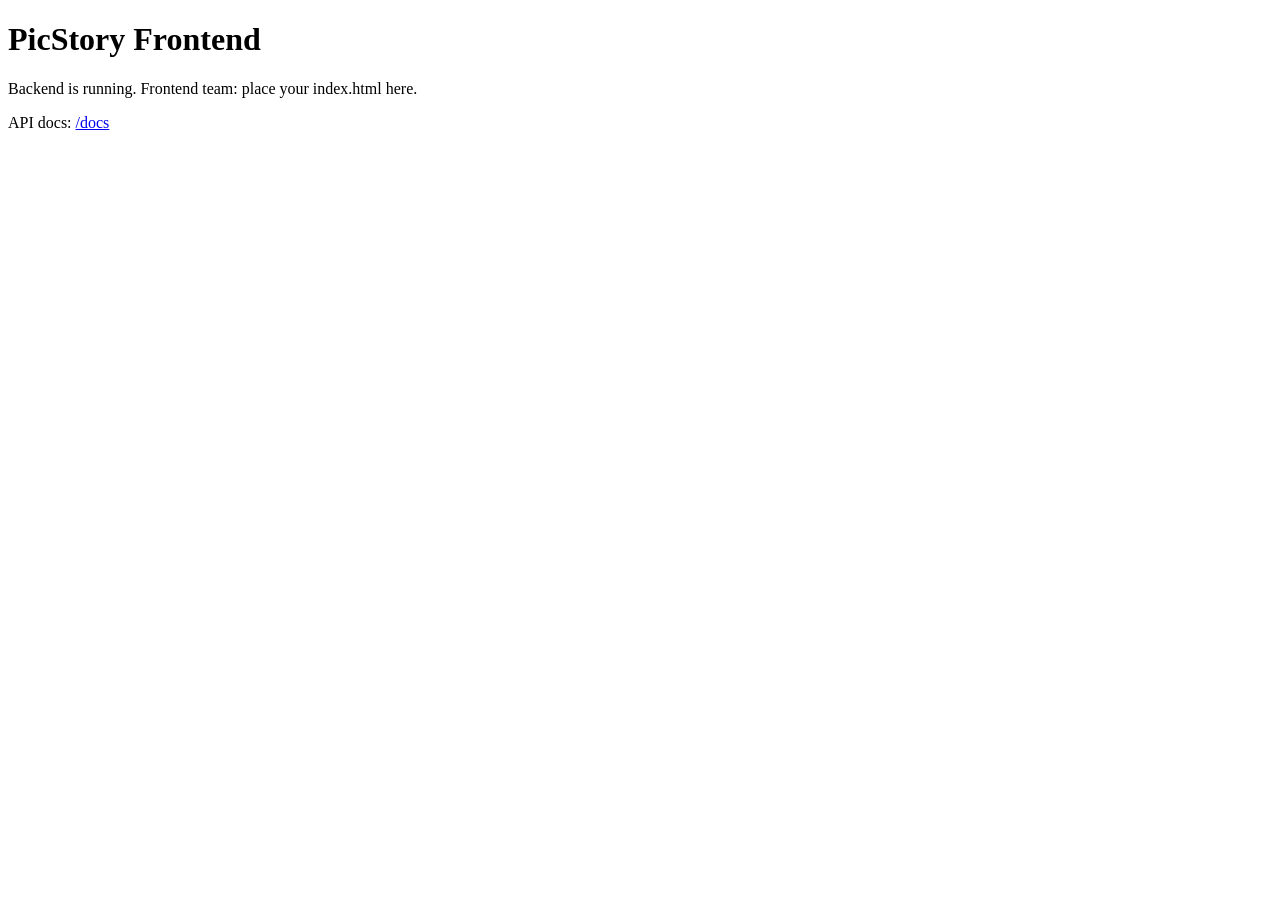
==== static/index.html @ 31f99722 "Initial backend: FastAPI + DB + all 9 routes + AI stubs" ====
<!DOCTYPE html>
<html lang="en">
<head>
    <meta charset="UTF-8">
    <title>PicStory — AI Video Generator</title>
</head>
<body>
    <h1>PicStory Frontend</h1>
    <p>Backend is running. Frontend team: place your index.html here.</p>
    <p>API docs: <a href="/docs">/docs</a></p>
</body>
</html>
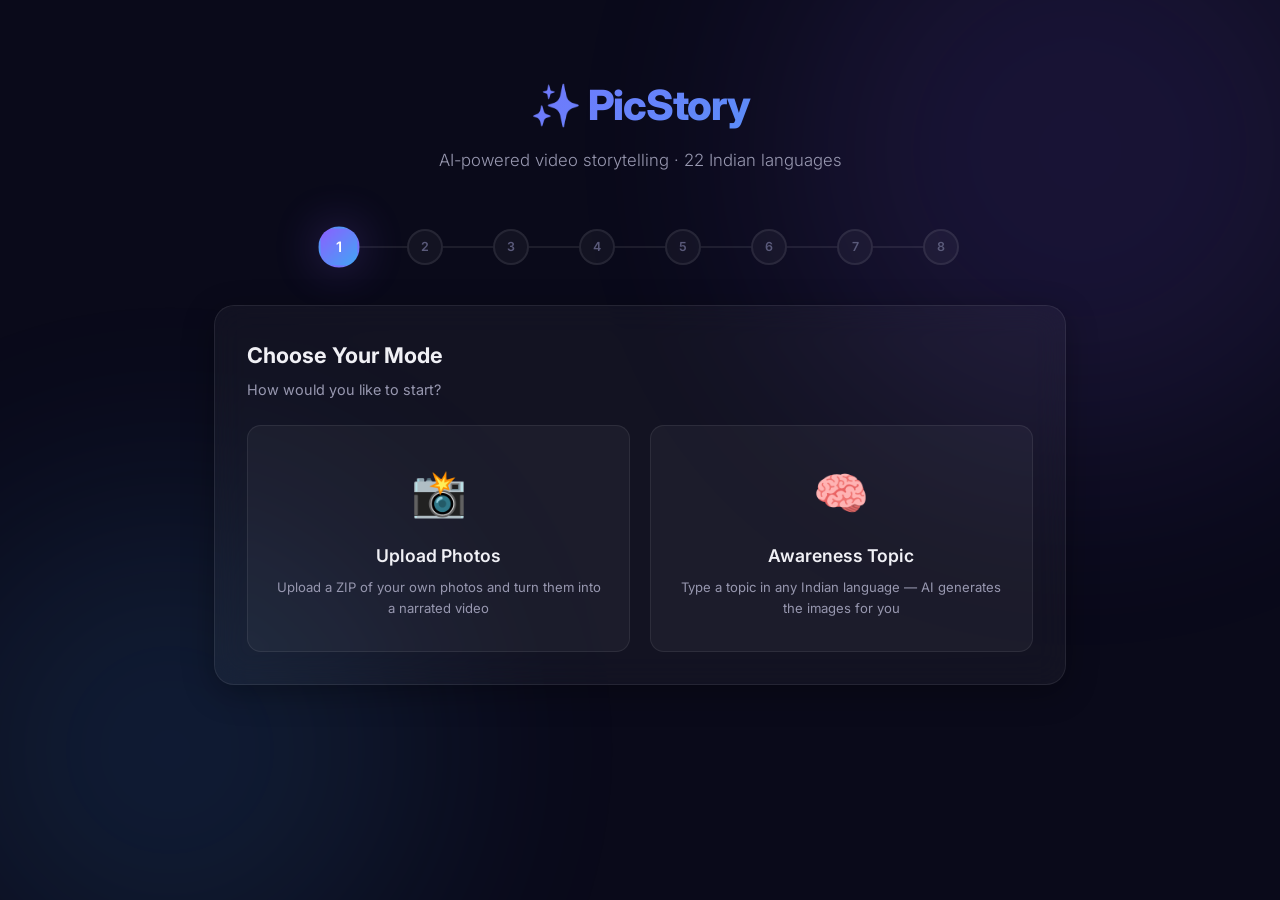
==== commit 104c9fb9: "feat: enhance AI video pipeline with context inputs, language-native descriptions, and narration-syn" ====
--- a/static/index.html
+++ b/static/index.html
@@ -1,12 +1,112 @@
 <!DOCTYPE html>
 <html lang="en">
 <head>
-    <meta charset="UTF-8">
-    <title>PicStory — AI Video Generator</title>
+  <meta charset="UTF-8">
+  <meta name="viewport" content="width=device-width, initial-scale=1.0">
+  <meta name="description" content="PicStory — AI-powered video storytelling from your photos in 22 Indian languages">
+  <title>PicStory — AI Video Generator</title>
+  <link rel="stylesheet" href="/static/style.css">
 </head>
 <body>
-    <h1>PicStory Frontend</h1>
-    <p>Backend is running. Frontend team: place your index.html here.</p>
-    <p>API docs: <a href="/docs">/docs</a></p>
+
+<div class="app-container">
+
+  <!-- Header -->
+  <header class="app-header">
+    <h1>✨ PicStory</h1>
+    <p>AI-powered video storytelling · 22 Indian languages</p>
+  </header>
+
+  <!-- Step Bar -->
+  <nav class="step-bar">
+    <div class="step-dot active">1</div><div class="step-line"></div>
+    <div class="step-dot">2</div><div class="step-line"></div>
+    <div class="step-dot">3</div><div class="step-line"></div>
+    <div class="step-dot">4</div><div class="step-line"></div>
+    <div class="step-dot">5</div><div class="step-line"></div>
+    <div class="step-dot">6</div><div class="step-line"></div>
+    <div class="step-dot">7</div><div class="step-line"></div>
+    <div class="step-dot">8</div>
+  </nav>
+
+  <!-- Step 0: Mode Selection -->
+  <section class="step-section active" id="step-0">
+    <div class="card">
+      <h2 class="card-title">Choose Your Mode</h2>
+      <p class="card-subtitle">How would you like to start?</p>
+      <div class="mode-grid">
+        <div class="mode-card" data-mode="upload">
+          <div class="icon">📸</div>
+          <h3>Upload Photos</h3>
+          <p>Upload a ZIP of your own photos and turn them into a narrated video</p>
+        </div>
+        <div class="mode-card" data-mode="awareness">
+          <div class="icon">🧠</div>
+          <h3>Awareness Topic</h3>
+          <p>Type a topic in any Indian language — AI generates the images for you</p>
+        </div>
+      </div>
+    </div>
+  </section>
+
+  <!-- Step 1: Input -->
+  <section class="step-section" id="step-1">
+    <div class="card">
+      <h2 class="card-title">Provide Your Content</h2>
+      <div id="step-1-content"></div>
+    </div>
+  </section>
+
+  <!-- Step 2: Captioning -->
+  <section class="step-section" id="step-2">
+    <div class="card">
+      <h2 class="card-title">Image Captioning</h2>
+      <div id="step-2-content"></div>
+    </div>
+  </section>
+
+  <!-- Step 3: Music -->
+  <section class="step-section" id="step-3">
+    <div class="card">
+      <h2 class="card-title">Background Music</h2>
+      <div id="step-3-content"></div>
+    </div>
+  </section>
+
+  <!-- Step 4: Narration -->
+  <section class="step-section" id="step-4">
+    <div class="card">
+      <h2 class="card-title">Narration</h2>
+      <div id="step-4-content"></div>
+    </div>
+  </section>
+
+  <!-- Step 5: Editor -->
+  <section class="step-section" id="step-5">
+    <div class="card">
+      <h2 class="card-title">Image Editor</h2>
+      <div id="step-5-content"></div>
+    </div>
+  </section>
+
+  <!-- Step 6: Assembly -->
+  <section class="step-section" id="step-6">
+    <div class="card">
+      <h2 class="card-title">Video Assembly</h2>
+      <div id="step-6-content"></div>
+    </div>
+  </section>
+
+  <!-- Step 7: Output -->
+  <section class="step-section" id="step-7">
+    <div class="card">
+      <h2 class="card-title">Your Video is Ready!</h2>
+      <div id="step-7-content"></div>
+    </div>
+  </section>
+
+</div>
+
+<script src="/static/app.js"></script>
 </body>
 </html>
--- a/static/style.css
+++ b/static/style.css
@@ -0,0 +1,692 @@
+/* ============================================================
+   PicStory — Global Design System
+   Dark-mode glassmorphism, gradient accents, Inter font
+   ============================================================ */
+
+@import url('https://fonts.googleapis.com/css2?family=Inter:wght@300;400;500;600;700;800&display=swap');
+
+/* ---- CSS Custom Properties ---- */
+:root {
+  --bg-primary:     #0a0a1a;
+  --bg-secondary:   #111127;
+  --bg-card:        rgba(255, 255, 255, 0.04);
+  --bg-card-hover:  rgba(255, 255, 255, 0.08);
+  --border:         rgba(255, 255, 255, 0.08);
+  --border-active:  rgba(138, 96, 255, 0.5);
+
+  --text-primary:   #f0f0f5;
+  --text-secondary: #9898b0;
+  --text-muted:     #5a5a7a;
+
+  --accent-start:   #8a60ff;
+  --accent-end:     #42a5f5;
+  --accent-gradient: linear-gradient(135deg, var(--accent-start), var(--accent-end));
+  --accent-glow:    rgba(138, 96, 255, 0.3);
+
+  --success:        #4caf50;
+  --error:          #ef5350;
+  --warning:        #ffb74d;
+
+  --radius-sm:      8px;
+  --radius-md:      14px;
+  --radius-lg:      20px;
+  --radius-xl:      28px;
+
+  --shadow-glass:   0 8px 32px rgba(0, 0, 0, 0.3);
+  --shadow-glow:    0 0 40px var(--accent-glow);
+
+  --transition:     0.3s cubic-bezier(0.4, 0, 0.2, 1);
+}
+
+/* ---- Reset & Base ---- */
+*, *::before, *::after { box-sizing: border-box; margin: 0; padding: 0; }
+
+html {
+  font-size: 16px;
+  scroll-behavior: smooth;
+}
+
+body {
+  font-family: 'Inter', -apple-system, BlinkMacSystemFont, sans-serif;
+  background: var(--bg-primary);
+  color: var(--text-primary);
+  min-height: 100vh;
+  line-height: 1.6;
+  -webkit-font-smoothing: antialiased;
+  overflow-x: hidden;
+}
+
+/* Animated gradient background blobs */
+body::before, body::after {
+  content: '';
+  position: fixed;
+  border-radius: 50%;
+  filter: blur(120px);
+  opacity: 0.12;
+  pointer-events: none;
+  z-index: 0;
+}
+body::before {
+  width: 600px; height: 600px;
+  background: var(--accent-start);
+  top: -150px; right: -100px;
+  animation: blob-float 18s ease-in-out infinite alternate;
+}
+body::after {
+  width: 500px; height: 500px;
+  background: var(--accent-end);
+  bottom: -100px; left: -80px;
+  animation: blob-float 22s ease-in-out infinite alternate-reverse;
+}
+
+@keyframes blob-float {
+  0%   { transform: translate(0, 0) scale(1); }
+  50%  { transform: translate(40px, -30px) scale(1.1); }
+  100% { transform: translate(-20px, 20px) scale(0.95); }
+}
+
+/* ---- Layout ---- */
+.app-container {
+  position: relative;
+  z-index: 1;
+  max-width: 900px;
+  margin: 0 auto;
+  padding: 2rem 1.5rem 4rem;
+}
+
+/* ---- Header ---- */
+.app-header {
+  text-align: center;
+  padding: 2.5rem 0 2rem;
+}
+.app-header h1 {
+  font-size: 2.6rem;
+  font-weight: 800;
+  background: var(--accent-gradient);
+  -webkit-background-clip: text;
+  -webkit-text-fill-color: transparent;
+  background-clip: text;
+  letter-spacing: -0.03em;
+}
+.app-header p {
+  color: var(--text-secondary);
+  font-size: 1.05rem;
+  margin-top: 0.5rem;
+  font-weight: 300;
+}
+
+/* ---- Step Indicator ---- */
+.step-bar {
+  display: flex;
+  align-items: center;
+  justify-content: center;
+  gap: 0;
+  margin: 1.5rem auto 2.5rem;
+  max-width: 700px;
+}
+.step-dot {
+  width: 36px; height: 36px;
+  border-radius: 50%;
+  background: var(--bg-card);
+  border: 2px solid var(--border);
+  display: flex;
+  align-items: center;
+  justify-content: center;
+  font-size: 0.78rem;
+  font-weight: 600;
+  color: var(--text-muted);
+  transition: var(--transition);
+  flex-shrink: 0;
+  position: relative;
+}
+.step-dot.active {
+  background: var(--accent-gradient);
+  border-color: transparent;
+  color: #fff;
+  box-shadow: var(--shadow-glow);
+  transform: scale(1.15);
+}
+.step-dot.done {
+  background: var(--success);
+  border-color: transparent;
+  color: #fff;
+}
+.step-line {
+  flex: 1;
+  height: 2px;
+  background: var(--border);
+  max-width: 50px;
+  transition: background var(--transition);
+}
+.step-line.done {
+  background: var(--success);
+}
+
+/* ---- Glass Card ---- */
+.card {
+  background: var(--bg-card);
+  border: 1px solid var(--border);
+  border-radius: var(--radius-lg);
+  backdrop-filter: blur(16px);
+  -webkit-backdrop-filter: blur(16px);
+  padding: 2rem;
+  box-shadow: var(--shadow-glass);
+  transition: var(--transition);
+  animation: fadeSlideUp 0.5s ease both;
+}
+.card:hover {
+  border-color: var(--border-active);
+}
+
+@keyframes fadeSlideUp {
+  from { opacity: 0; transform: translateY(24px); }
+  to   { opacity: 1; transform: translateY(0); }
+}
+
+.card-title {
+  font-size: 1.35rem;
+  font-weight: 700;
+  margin-bottom: 0.3rem;
+}
+.card-subtitle {
+  color: var(--text-secondary);
+  font-size: 0.9rem;
+  margin-bottom: 1.5rem;
+}
+
+/* ---- Section (step) visibility ---- */
+.step-section {
+  display: none;
+}
+.step-section.active {
+  display: block;
+}
+
+/* ---- Mode Selector (Landing) ---- */
+.mode-grid {
+  display: grid;
+  grid-template-columns: 1fr 1fr;
+  gap: 1.2rem;
+  margin-top: 1rem;
+}
+.mode-card {
+  background: var(--bg-card);
+  border: 1px solid var(--border);
+  border-radius: var(--radius-md);
+  padding: 2rem 1.5rem;
+  text-align: center;
+  cursor: pointer;
+  transition: var(--transition);
+}
+.mode-card:hover {
+  background: var(--bg-card-hover);
+  border-color: var(--border-active);
+  transform: translateY(-4px);
+  box-shadow: var(--shadow-glow);
+}
+.mode-card .icon {
+  font-size: 2.8rem;
+  margin-bottom: 0.8rem;
+}
+.mode-card h3 {
+  font-size: 1.1rem;
+  font-weight: 600;
+  margin-bottom: 0.4rem;
+}
+.mode-card p {
+  font-size: 0.82rem;
+  color: var(--text-secondary);
+}
+
+/* ---- Buttons ---- */
+.btn {
+  display: inline-flex;
+  align-items: center;
+  gap: 0.5rem;
+  padding: 0.75rem 1.6rem;
+  border-radius: var(--radius-sm);
+  font-family: inherit;
+  font-size: 0.95rem;
+  font-weight: 600;
+  border: none;
+  cursor: pointer;
+  transition: var(--transition);
+}
+.btn-primary {
+  background: var(--accent-gradient);
+  color: #fff;
+  box-shadow: 0 4px 20px var(--accent-glow);
+}
+.btn-primary:hover {
+  transform: translateY(-2px);
+  box-shadow: 0 6px 28px var(--accent-glow);
+}
+.btn-primary:disabled {
+  opacity: 0.5;
+  cursor: not-allowed;
+  transform: none;
+}
+.btn-secondary {
+  background: var(--bg-card);
+  color: var(--text-primary);
+  border: 1px solid var(--border);
+}
+.btn-secondary:hover {
+  background: var(--bg-card-hover);
+  border-color: var(--border-active);
+}
+
+/* ---- Form Elements ---- */
+.form-group {
+  margin-bottom: 1.3rem;
+}
+.form-group label {
+  display: block;
+  font-size: 0.85rem;
+  font-weight: 500;
+  color: var(--text-secondary);
+  margin-bottom: 0.4rem;
+}
+.form-input, .form-select, .form-textarea {
+  width: 100%;
+  padding: 0.7rem 1rem;
+  background: var(--bg-secondary);
+  border: 1px solid var(--border);
+  border-radius: var(--radius-sm);
+  color: var(--text-primary);
+  font-family: inherit;
+  font-size: 0.95rem;
+  transition: var(--transition);
+}
+.form-input:focus, .form-select:focus, .form-textarea:focus {
+  outline: none;
+  border-color: var(--accent-start);
+  box-shadow: 0 0 0 3px var(--accent-glow);
+}
+.form-textarea {
+  min-height: 100px;
+  resize: vertical;
+}
+
+/* File drop zone */
+.drop-zone {
+  border: 2px dashed var(--border);
+  border-radius: var(--radius-md);
+  padding: 3rem 2rem;
+  text-align: center;
+  cursor: pointer;
+  transition: var(--transition);
+  position: relative;
+}
+.drop-zone:hover, .drop-zone.drag-over {
+  border-color: var(--accent-start);
+  background: rgba(138, 96, 255, 0.05);
+}
+.drop-zone .icon { font-size: 2.5rem; margin-bottom: 0.6rem; }
+.drop-zone h4 { font-weight: 600; margin-bottom: 0.3rem; }
+.drop-zone p { color: var(--text-muted); font-size: 0.85rem; }
+.drop-zone input[type="file"] {
+  position: absolute;
+  inset: 0;
+  opacity: 0;
+  cursor: pointer;
+}
+
+/* ---- Vibe Picker ---- */
+.vibe-grid {
+  display: grid;
+  grid-template-columns: repeat(3, 1fr);
+  gap: 0.8rem;
+  margin-bottom: 1.3rem;
+}
+.vibe-chip {
+  padding: 0.65rem 0.8rem;
+  border-radius: var(--radius-sm);
+  background: var(--bg-card);
+  border: 1px solid var(--border);
+  text-align: center;
+  cursor: pointer;
+  transition: var(--transition);
+  font-size: 0.88rem;
+  font-weight: 500;
+}
+.vibe-chip:hover {
+  background: var(--bg-card-hover);
+  border-color: var(--border-active);
+}
+.vibe-chip.selected {
+  background: var(--accent-gradient);
+  border-color: transparent;
+  color: #fff;
+  box-shadow: var(--shadow-glow);
+}
+
+/* ---- Source Toggle ---- */
+.source-toggle {
+  display: flex;
+  gap: 0.8rem;
+  margin-bottom: 1.3rem;
+}
+.source-btn {
+  flex: 1;
+  padding: 0.7rem;
+  border-radius: var(--radius-sm);
+  border: 1px solid var(--border);
+  background: var(--bg-card);
+  color: var(--text-secondary);
+  font-family: inherit;
+  font-size: 0.9rem;
+  font-weight: 500;
+  cursor: pointer;
+  text-align: center;
+  transition: var(--transition);
+}
+.source-btn.active {
+  background: var(--accent-gradient);
+  border-color: transparent;
+  color: #fff;
+}
+
+/* ---- Drag-and-Drop Editor ---- */
+.editor-grid {
+  display: grid;
+  grid-template-columns: repeat(auto-fill, minmax(140px, 1fr));
+  gap: 0.8rem;
+  margin: 1rem 0;
+}
+.editor-thumb {
+  position: relative;
+  aspect-ratio: 4 / 3;
+  border-radius: var(--radius-sm);
+  overflow: hidden;
+  border: 2px solid var(--border);
+  cursor: grab;
+  transition: var(--transition);
+  background: var(--bg-secondary);
+}
+.editor-thumb:active { cursor: grabbing; }
+.editor-thumb.dragging {
+  opacity: 0.4;
+  border-color: var(--accent-start);
+  transform: scale(0.95);
+}
+.editor-thumb.drag-over-thumb {
+  border-color: var(--accent-end);
+  box-shadow: 0 0 12px var(--accent-glow);
+}
+.editor-thumb img {
+  width: 100%;
+  height: 100%;
+  object-fit: cover;
+}
+.editor-thumb .remove-btn {
+  position: absolute;
+  top: 4px; right: 4px;
+  width: 24px; height: 24px;
+  border-radius: 50%;
+  background: rgba(239, 83, 80, 0.9);
+  color: #fff;
+  border: none;
+  font-size: 0.75rem;
+  cursor: pointer;
+  display: flex;
+  align-items: center;
+  justify-content: center;
+  opacity: 0;
+  transition: var(--transition);
+}
+.editor-thumb:hover .remove-btn { opacity: 1; }
+.editor-thumb .order-badge {
+  position: absolute;
+  bottom: 4px; left: 4px;
+  background: rgba(0,0,0,0.7);
+  color: #fff;
+  font-size: 0.7rem;
+  font-weight: 600;
+  padding: 2px 7px;
+  border-radius: 4px;
+}
+
+/* ---- Captions Display ---- */
+.caption-list {
+  display: flex;
+  flex-direction: column;
+  gap: 0.8rem;
+  margin: 1rem 0;
+}
+.caption-item {
+  display: flex;
+  gap: 0.8rem;
+  background: var(--bg-secondary);
+  border-radius: var(--radius-sm);
+  padding: 0.8rem;
+  border: 1px solid var(--border);
+}
+.caption-item img {
+  width: 80px; height: 60px;
+  object-fit: cover;
+  border-radius: 6px;
+  flex-shrink: 0;
+}
+.caption-item .caption-text {
+  flex: 1;
+}
+.caption-item .en { font-size: 0.85rem; color: var(--text-secondary); }
+.caption-item .translated { font-size: 0.92rem; font-weight: 500; margin-top: 0.2rem; }
+
+/* ---- Progress Bar ---- */
+.progress-container {
+  margin: 1.5rem 0;
+}
+.progress-bar-bg {
+  width: 100%;
+  height: 8px;
+  background: var(--bg-secondary);
+  border-radius: 4px;
+  overflow: hidden;
+}
+.progress-bar-fill {
+  height: 100%;
+  background: var(--accent-gradient);
+  border-radius: 4px;
+  transition: width 0.5s ease;
+  width: 0%;
+}
+.progress-text {
+  font-size: 0.85rem;
+  color: var(--text-secondary);
+  margin-top: 0.5rem;
+  text-align: center;
+}
+
+/* ---- Video Preview ---- */
+.video-preview {
+  width: 100%;
+  border-radius: var(--radius-md);
+  overflow: hidden;
+  margin: 1rem 0;
+  background: #000;
+}
+.video-preview video {
+  width: 100%;
+  display: block;
+}
+
+/* ---- Social Output ---- */
+.social-output {
+  margin: 1rem 0;
+}
+.social-caption-box {
+  background: var(--bg-secondary);
+  border: 1px solid var(--border);
+  border-radius: var(--radius-sm);
+  padding: 1rem;
+  margin-bottom: 1rem;
+  font-size: 0.95rem;
+  line-height: 1.7;
+  white-space: pre-wrap;
+}
+.hashtag-cloud {
+  display: flex;
+  flex-wrap: wrap;
+  gap: 0.4rem;
+}
+.hashtag {
+  background: rgba(138, 96, 255, 0.15);
+  color: var(--accent-start);
+  padding: 0.3rem 0.7rem;
+  border-radius: 20px;
+  font-size: 0.82rem;
+  font-weight: 500;
+}
+
+/* ---- Status Pill ---- */
+.status-pill {
+  display: inline-flex;
+  align-items: center;
+  gap: 0.4rem;
+  padding: 0.4rem 0.9rem;
+  border-radius: 20px;
+  font-size: 0.82rem;
+  font-weight: 500;
+  background: rgba(138, 96, 255, 0.12);
+  color: var(--accent-start);
+  margin-bottom: 1rem;
+}
+.status-pill .dot {
+  width: 8px; height: 8px;
+  border-radius: 50%;
+  background: var(--accent-start);
+  animation: pulse-dot 1.5s ease-in-out infinite;
+}
+@keyframes pulse-dot {
+  0%, 100% { opacity: 1; }
+  50%      { opacity: 0.3; }
+}
+
+/* ---- Audio Player ---- */
+.audio-player {
+  width: 100%;
+  margin: 0.8rem 0;
+  border-radius: var(--radius-sm);
+}
+.audio-player audio {
+  width: 100%;
+}
+
+/* ---- Actions Row ---- */
+.actions-row {
+  display: flex;
+  gap: 0.8rem;
+  margin-top: 1.5rem;
+  flex-wrap: wrap;
+}
+
+/* ---- Spinner ---- */
+.spinner {
+  width: 20px; height: 20px;
+  border: 3px solid rgba(255,255,255,0.2);
+  border-top-color: #fff;
+  border-radius: 50%;
+  animation: spin 0.7s linear infinite;
+  display: inline-block;
+}
+@keyframes spin { to { transform: rotate(360deg); } }
+
+/* ---- Alert/Error ---- */
+.alert {
+  padding: 0.8rem 1rem;
+  border-radius: var(--radius-sm);
+  font-size: 0.9rem;
+  margin-bottom: 1rem;
+}
+.alert-error {
+  background: rgba(239, 83, 80, 0.12);
+  border: 1px solid rgba(239, 83, 80, 0.3);
+  color: var(--error);
+}
+.alert-success {
+  background: rgba(76, 175, 80, 0.12);
+  border: 1px solid rgba(76, 175, 80, 0.3);
+  color: var(--success);
+}
+
+/* ---- Download Section ---- */
+.download-section {
+  text-align: center;
+  padding: 2rem 0;
+}
+.download-section .icon {
+  font-size: 3rem;
+  margin-bottom: 0.8rem;
+}
+
+/* ---- Language selector grid ---- */
+.lang-grid {
+  display: grid;
+  grid-template-columns: repeat(auto-fill, minmax(120px, 1fr));
+  gap: 0.5rem;
+  margin: 0.8rem 0;
+  max-height: 200px;
+  overflow-y: auto;
+  padding-right: 0.3rem;
+}
+.lang-chip {
+  padding: 0.45rem 0.6rem;
+  border-radius: var(--radius-sm);
+  background: var(--bg-card);
+  border: 1px solid var(--border);
+  text-align: center;
+  cursor: pointer;
+  font-size: 0.82rem;
+  font-weight: 500;
+  transition: var(--transition);
+}
+.lang-chip:hover {
+  background: var(--bg-card-hover);
+  border-color: var(--border-active);
+}
+.lang-chip.selected {
+  background: var(--accent-gradient);
+  border-color: transparent;
+  color: #fff;
+}
+
+/* ---- Responsive ---- */
+@media (max-width: 640px) {
+  .app-container { padding: 1rem; }
+  .app-header h1 { font-size: 1.9rem; }
+  .mode-grid { grid-template-columns: 1fr; }
+  .vibe-grid { grid-template-columns: repeat(2, 1fr); }
+  .editor-grid { grid-template-columns: repeat(auto-fill, minmax(100px, 1fr)); }
+  .card { padding: 1.2rem; }
+  .step-dot { width: 28px; height: 28px; font-size: 0.68rem; }
+  .lang-grid { grid-template-columns: repeat(auto-fill, minmax(100px, 1fr)); }
+}
+
+/* ---- Live Progressive Reveal Animations ---- */
+.fade-in-up {
+  opacity: 0;
+  transform: translateY(15px);
+  animation: fadeInUp 0.6s cubic-bezier(0.16, 1, 0.3, 1) forwards;
+}
+
+@keyframes fadeInUp {
+  to {
+    opacity: 1;
+    transform: translateY(0);
+  }
+}
+
+.typewriter {
+  overflow: hidden;
+  white-space: nowrap;
+  border-right: 2px solid var(--accent-start);
+  width: 0;
+  /* animation is added dynamically in JS to run when ready */
+}
+
+@keyframes typewriter {
+  from { width: 0; }
+  to { width: 100%; border-right-color: transparent; }
+}
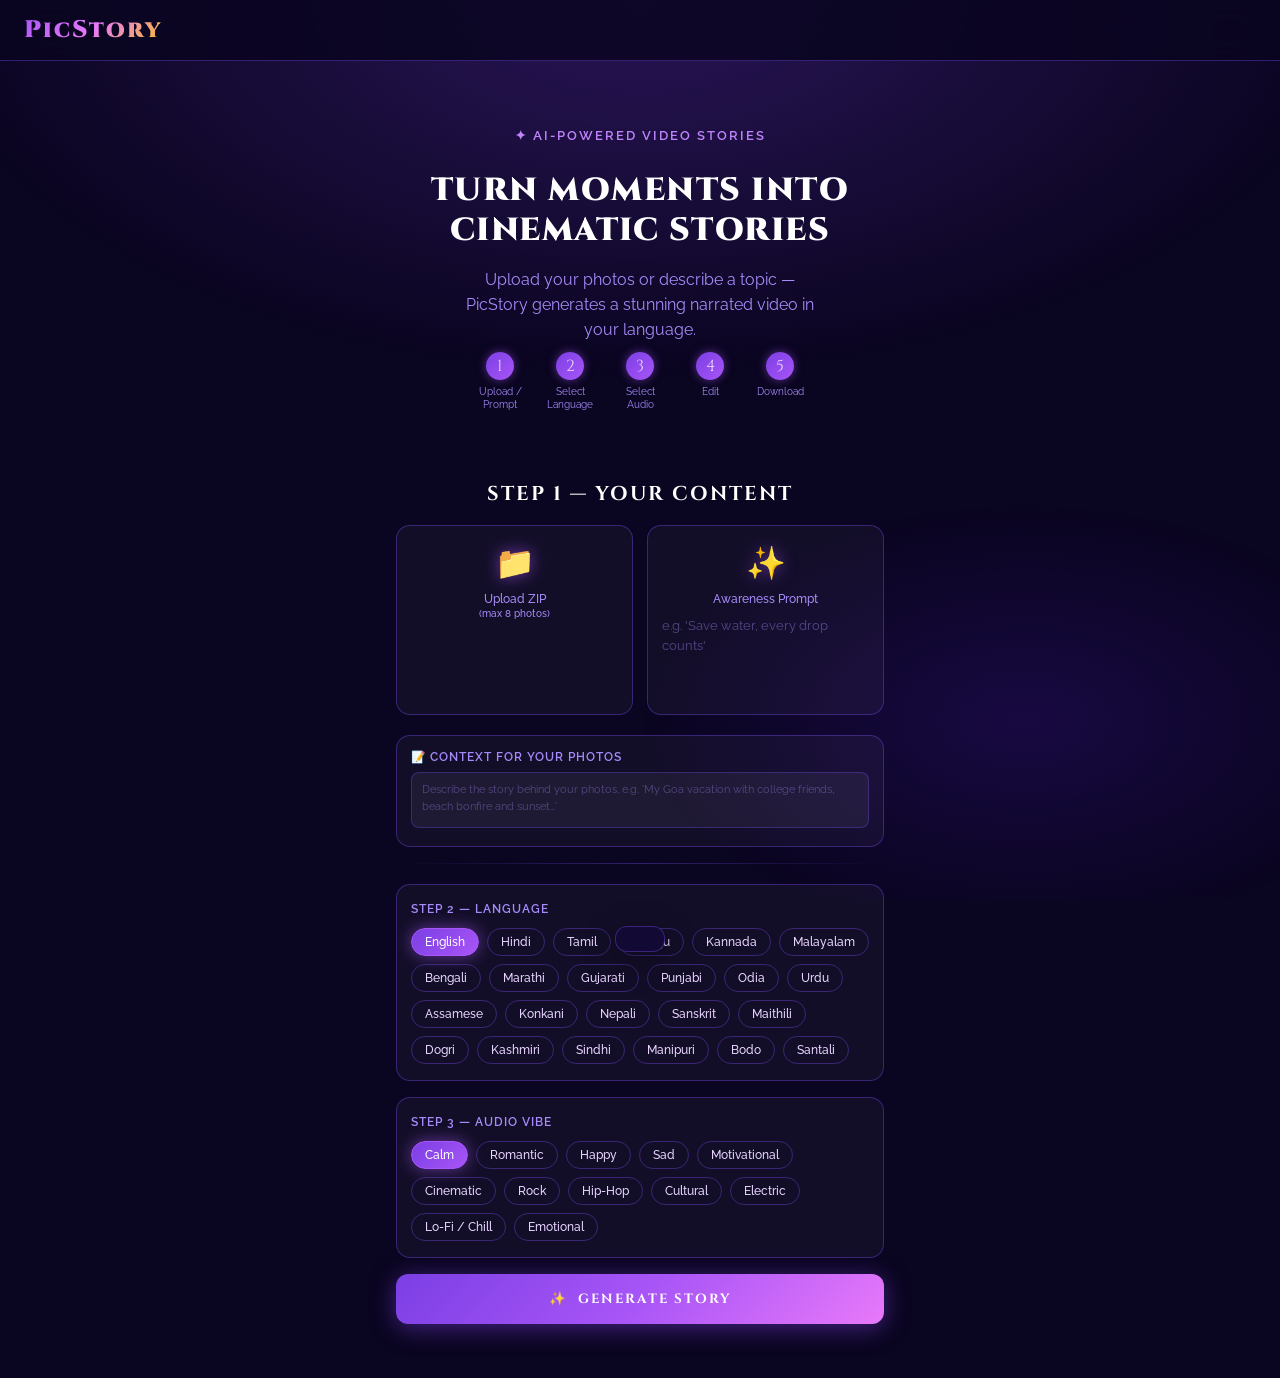
==== commit 7aff5535: "Fix video pipeline: Auto-download, Gemini Imagen model 001, and 1.5-flash fallback" ====
--- a/static/index.html
+++ b/static/index.html
@@ -1,112 +1,727 @@
 <!DOCTYPE html>
 <html lang="en">
 <head>
-  <meta charset="UTF-8">
-  <meta name="viewport" content="width=device-width, initial-scale=1.0">
-  <meta name="description" content="PicStory — AI-powered video storytelling from your photos in 22 Indian languages">
-  <title>PicStory — AI Video Generator</title>
-  <link rel="stylesheet" href="/static/style.css">
+  <meta charset="UTF-8" />
+  <meta name="viewport" content="width=device-width, initial-scale=1.0"/>
+  <title>PicStory – Narrate Your Moments</title>
+  <link href="https://fonts.googleapis.com/css2?family=Cinzel:wght@700;900&family=Raleway:wght@300;400;500;600;700&display=swap" rel="stylesheet"/>
+  <style>
+    :root {
+      --bg-deep:       #0a0520;
+      --bg-mid:        #120a35;
+      --bg-card:       rgba(255,255,255,0.04);
+      --border:        rgba(130,80,255,0.35);
+      --accent:        #7b3fe4;
+      --accent-bright: #a855f7;
+      --accent-glow:   #c084fc;
+      --text-main:     #e9d5ff;
+      --text-dim:      #a78bfa;
+      --text-white:    #ffffff;
+      --gold:          #fbbf24;
+      --success:       #34d399;
+      --error:         #f87171;
+    }
+
+    *, *::before, *::after { box-sizing: border-box; margin: 0; padding: 0; }
+    html { scroll-behavior: smooth; }
+
+    body {
+      font-family: 'Raleway', sans-serif;
+      background: var(--bg-deep);
+      color: var(--text-main);
+      min-height: 100vh;
+      overflow-x: hidden;
+    }
+
+    body::before {
+      content: '';
+      position: fixed; inset: 0; z-index: 0;
+      background:
+        radial-gradient(ellipse 80% 60% at 50% 0%, rgba(123,63,228,.28) 0%, transparent 70%),
+        radial-gradient(ellipse 50% 40% at 80% 80%, rgba(88,28,220,.18) 0%, transparent 60%);
+      pointer-events: none;
+    }
+
+    .page { display: none; position: relative; z-index: 1; }
+    .page.active { display: block; }
+
+    /* ═══ NAVBAR ═══ */
+    nav {
+      position: sticky; top: 0; z-index: 100;
+      display: flex; align-items: center; justify-content: space-between;
+      padding: 14px 24px;
+      background: rgba(10,5,32,.85);
+      backdrop-filter: blur(18px);
+      border-bottom: 1px solid var(--border);
+    }
+    .logo {
+      font-family: 'Cinzel', serif;
+      font-size: clamp(1.1rem, 3vw, 1.5rem);
+      font-weight: 900;
+      background: linear-gradient(135deg, #a855f7, #e879f9, #fbbf24);
+      -webkit-background-clip: text; -webkit-text-fill-color: transparent;
+      letter-spacing: 2px;
+    }
+    .nav-btn {
+      font-family: 'Raleway', sans-serif;
+      font-size: .85rem; font-weight: 600;
+      color: var(--text-main); background: none;
+      border: 1.5px solid var(--accent-bright);
+      border-radius: 20px; padding: 7px 18px;
+      cursor: pointer; transition: all .25s ease;
+    }
+    .nav-btn:hover { background: var(--accent-bright); color: #fff; box-shadow: 0 0 18px rgba(168,85,247,.6); }
+
+    /* ═══ HERO ═══ */
+    .hero {
+      text-align: center;
+      padding: clamp(36px, 7vw, 64px) 20px clamp(24px, 5vw, 40px);
+    }
+    .hero-tagline {
+      font-family: 'Cinzel', serif;
+      font-size: clamp(1.05rem, 4.5vw, 2rem);
+      font-weight: 900; color: var(--text-white);
+      line-height: 1.25; letter-spacing: 1.5px;
+      text-transform: uppercase; margin-bottom: 16px;
+    }
+    .hero-sub {
+      font-size: clamp(.8rem, 2.5vw, .98rem);
+      color: var(--text-dim);
+      max-width: 360px; margin: 0 auto 10px; line-height: 1.6;
+    }
+    .hero-pill {
+      display: inline-block;
+      font-size: .8rem; font-weight: 600; letter-spacing: 2px;
+      color: var(--accent-glow); margin-bottom: 28px;
+      text-transform: uppercase;
+    }
+
+    /* Steps row */
+    .steps {
+      display: flex; justify-content: center; flex-wrap: wrap;
+      gap: 12px 6px; max-width: 480px; margin: 0 auto;
+    }
+    .step { display: flex; flex-direction: column; align-items: center; gap: 6px; width: 64px; }
+    .step-num {
+      width: 28px; height: 28px; border-radius: 50%;
+      background: linear-gradient(135deg, var(--accent), var(--accent-bright));
+      display: flex; align-items: center; justify-content: center;
+      font-family: 'Cinzel', serif;
+      box-shadow: 0 0 10px rgba(168,85,247,.5);
+    }
+    .step-label { font-size: .62rem; color: var(--text-dim); text-align: center; line-height: 1.3; }
+
+    /* ═══ SECTION ═══ */
+    .section-title {
+      font-family: 'Cinzel', serif;
+      font-size: clamp(.95rem, 3vw, 1.25rem);
+      font-weight: 700; text-align: center;
+      color: var(--text-white); letter-spacing: 2px;
+      text-transform: uppercase; margin: 28px 0 18px;
+    }
+    .container { max-width: 520px; margin: 0 auto; padding: 0 16px 40px; }
+
+    /* Upload + Prompt Grid */
+    .input-grid { display: grid; grid-template-columns: 1fr 1fr; gap: 14px; margin-bottom: 20px; }
+    .card {
+      background: var(--bg-card);
+      border: 1.5px solid var(--border); border-radius: 14px;
+      padding: 18px 14px;
+      display: flex; flex-direction: column; align-items: center; gap: 10px;
+      cursor: pointer; transition: all .3s ease;
+      position: relative; overflow: hidden;
+    }
+    .card::before {
+      content: ''; position: absolute; inset: 0;
+      background: radial-gradient(circle at 50% 0%, rgba(168,85,247,.12) 0%, transparent 70%);
+      opacity: 0; transition: opacity .3s;
+      pointer-events: none;
+    }
+    .card:hover { border-color: var(--accent-bright); transform: translateY(-2px); box-shadow: 0 8px 28px rgba(123,63,228,.3); }
+    .card:hover::before { opacity: 1; }
+    .card-icon { font-size: 2rem; filter: drop-shadow(0 0 8px rgba(168,85,247,.6)); }
+    .card-label { font-size: .75rem; font-weight: 500; color: var(--text-dim); text-align: center; }
+    #zipInput { display: none; }
+    .zip-name { font-size: .68rem; color: var(--success); text-align: center; word-break: break-all; max-height: 32px; overflow: hidden; }
+
+    .prompt-textarea {
+      width: 100%; height: 80px;
+      background: transparent; border: none; outline: none; resize: none;
+      font-family: 'Raleway', sans-serif; line-height: 1.5;
+      color: var(--text-main); caret-color: var(--accent-glow); cursor: text;
+    }
+    .prompt-textarea::placeholder { color: rgba(167,139,250,.45); }
+
+    .section-box {
+      background: var(--bg-card);
+      border: 1.5px solid var(--border); border-radius: 14px;
+      padding: 16px 14px; margin-bottom: 16px;
+    }
+    .section-box-title {
+      font-size: .78rem; font-weight: 600;
+      color: var(--text-dim); letter-spacing: 1px;
+      text-transform: uppercase; margin-bottom: 12px;
+    }
+    .pill-grid { display: flex; flex-wrap: wrap; gap: 8px; }
+    .pill {
+      font-family: 'Raleway', sans-serif;
+      font-size: .72rem; font-weight: 500;
+      padding: 6px 13px; border-radius: 20px;
+      border: 1.5px solid var(--border); background: transparent;
+      color: var(--text-main); cursor: pointer;
+      transition: all .22s ease; user-select: none;
+    }
+    .pill:hover { border-color: var(--accent-bright); color: var(--accent-glow); box-shadow: 0 0 12px rgba(168,85,247,.35); }
+    .pill.selected { background: linear-gradient(135deg, var(--accent), var(--accent-bright)); border-color: var(--accent-bright); color: #fff; box-shadow: 0 0 16px rgba(168,85,247,.55); }
+
+    .action-btn {
+      display: block; width: 100%;
+      font-family: 'Cinzel', serif; font-weight: 700; letter-spacing: 2px;
+      text-transform: uppercase; padding: 16px; border-radius: 12px;
+      border: none; cursor: pointer; margin-bottom: 14px;
+      position: relative; overflow: hidden; transition: all .3s ease;
+    }
+    .btn-primary {
+      background: linear-gradient(135deg, #7b3fe4 0%, #a855f7 50%, #e879f9 100%);
+      color: #fff; box-shadow: 0 4px 24px rgba(123,63,228,.5);
+    }
+    .btn-primary:hover { box-shadow: 0 6px 36px rgba(168,85,247,.7); transform: translateY(-3px); }
+
+    /* Context textarea — OUTSIDE the label */
+    .context-box {
+      background: var(--bg-card);
+      border: 1.5px solid var(--border); border-radius: 14px;
+      padding: 14px; margin-bottom: 16px;
+    }
+    .context-box-title {
+      font-size: .72rem; font-weight: 600; color: var(--text-dim);
+      text-transform: uppercase; letter-spacing: 1px; margin-bottom: 8px;
+    }
+    .context-textarea {
+      width: 100%; height: 56px;
+      background: rgba(255,255,255,0.05);
+      border: 1px solid rgba(130,80,255,0.3); border-radius: 8px;
+      outline: none; resize: none;
+      font-family: 'Raleway', sans-serif;
+      font-size: .75rem; color: var(--text-main);
+      line-height: 1.5; padding: 8px 10px;
+      transition: border-color .25s ease;
+    }
+    .context-textarea::placeholder { color: rgba(167,139,250,.4); font-size: .7rem; }
+    .context-textarea:focus { border-color: var(--accent-bright); box-shadow: 0 0 10px rgba(168,85,247,.3); }
+
+    .prompt-card { cursor: text !important; }
+    .prompt-card:focus-within { border-color: var(--accent-bright); box-shadow: 0 8px 28px rgba(123,63,228,.35); }
+    .divider { height: 1px; background: linear-gradient(to right, transparent, var(--border), transparent); margin: 4px 0 20px; }
+
+    /* ═══ EDIT PAGE ═══ */
+    .edit-list { max-width: 680px; margin: 0 auto; padding: 0 16px; }
+    .edit-row {
+      display: flex; gap: 14px; align-items: flex-start;
+      background: var(--bg-card);
+      border: 1.5px solid var(--border); border-radius: 14px;
+      padding: 14px; margin-bottom: 14px;
+      cursor: grab; transition: all .25s ease;
+    }
+    .edit-row:hover { border-color: var(--accent-bright); box-shadow: 0 0 16px rgba(168,85,247,.3); }
+    .edit-row.dragging { opacity: .4; border-color: var(--gold); }
+    .edit-row.drag-over { border-color: var(--success); box-shadow: 0 0 24px rgba(52,211,153,.5); }
+
+    .edit-thumb {
+      flex-shrink: 0; width: 140px; height: 80px;
+      border-radius: 8px; overflow: hidden;
+      border: 1px solid rgba(130,80,255,.2);
+    }
+    .edit-thumb img { width: 100%; height: 100%; object-fit: cover; pointer-events: none; }
+
+    .edit-content { flex: 1; display: flex; flex-direction: column; gap: 6px; }
+    .edit-caption-label {
+      display: flex; align-items: center; justify-content: space-between;
+    }
+    .edit-caption-label span {
+      font-size: .7rem; font-weight: 600; color: var(--text-dim);
+      text-transform: uppercase; letter-spacing: 1px;
+    }
+    .edit-caption-textarea {
+      width: 100%; height: 64px;
+      background: rgba(255,255,255,0.05);
+      border: 1px solid rgba(130,80,255,.25); border-radius: 8px;
+      outline: none; resize: vertical;
+      font-family: 'Raleway', sans-serif;
+      font-size: .75rem; color: var(--text-main);
+      line-height: 1.5; padding: 8px 10px;
+      transition: border-color .25s ease;
+    }
+    .edit-caption-textarea:focus { border-color: var(--accent-bright); box-shadow: 0 0 10px rgba(168,85,247,.3); }
+
+    .edit-order-badge {
+      width: 24px; height: 24px; border-radius: 50%;
+      background: linear-gradient(135deg, var(--accent), var(--accent-bright));
+      display: flex; align-items: center; justify-content: center;
+      font-size: .65rem; font-weight: 700; color: #fff;
+      flex-shrink: 0;
+    }
+    .edit-delete-btn {
+      width: 24px; height: 24px; border-radius: 50%;
+      background: rgba(248,113,113,.85);
+      display: flex; align-items: center; justify-content: center;
+      font-size: .75rem; font-weight: 700; color: #fff;
+      border: none; cursor: pointer; transition: transform .2s;
+      flex-shrink: 0; line-height: 1;
+    }
+    .edit-delete-btn:hover { transform: scale(1.15); }
+
+    .edit-section-title {
+      font-family: 'Cinzel', serif;
+      font-size: clamp(1rem, 3vw, 1.4rem);
+      font-weight: 900; text-align: center;
+      color: var(--text-white); letter-spacing: 2px;
+      text-transform: uppercase;
+      padding: clamp(28px, 5vw, 48px) 0 8px;
+    }
+    .edit-sub { text-align: center; font-size: .82rem; color: var(--text-dim); margin-bottom: 16px; }
+    .edit-actions {
+      display: flex; gap: 14px; justify-content: center;
+      padding: 24px 16px 48px; max-width: 480px; margin: 0 auto;
+    }
+    .edit-actions button { flex: 1; }
+
+    /* ═══ RESULT PAGE ═══ */
+    .result-hero { text-align: center; padding: clamp(32px, 6vw, 64px) 20px 24px; }
+    .result-hero h1 { font-family: 'Cinzel', serif; font-size: clamp(1.2rem, 4vw, 2rem); font-weight: 900; color: var(--text-white); letter-spacing: 2px; text-transform: uppercase; margin-bottom: 12px; }
+    .result-hero p { font-size: clamp(.78rem, 2vw, .95rem); color: var(--text-dim); max-width: 480px; margin: 0 auto; line-height: 1.65; }
+    .video-wrapper { max-width: 680px; margin: 24px auto 32px; padding: 0 16px; }
+    .video-container { position: relative; width: 100%; padding-top: 56.25%; border-radius: 18px; overflow: hidden; border: 2px solid var(--border); box-shadow: 0 0 48px rgba(123,63,228,.4); background: #0d0726; }
+    .video-container video { position: absolute; inset: 0; width: 100%; height: 100%; border: none; border-radius: 18px; }
+    .result-actions { display: flex; gap: 14px; justify-content: center; padding: 0 16px 48px; max-width: 480px; margin: 0 auto; }
+    .result-actions button { flex: 1; }
+
+    /* ═══ LOADER ═══ */
+    .loader-overlay {
+      position: fixed; inset: 0; z-index: 200;
+      background: rgba(10,5,32,.92);
+      display: none; flex-direction: column;
+      align-items: center; justify-content: center; gap: 20px;
+      backdrop-filter: blur(8px);
+    }
+    .loader-overlay.show { display: flex; }
+    .spinner { width: 56px; height: 56px; border: 4px solid rgba(168,85,247,.2); border-top-color: var(--accent-bright); border-radius: 50%; animation: spin 1s linear infinite; }
+    @keyframes spin { to { transform: rotate(360deg); } }
+    .loader-text { font-size: .85rem; color: var(--text-dim); letter-spacing: 2px; animation: pulse 1.5s ease-in-out infinite; }
+    @keyframes pulse { 0%,100%{opacity:.5} 50%{opacity:1} }
+
+    /* ═══ TOAST ═══ */
+    .toast {
+      position: fixed; bottom: 28px; left: 50%; transform: translateX(-50%) translateY(80px);
+      z-index: 300; background: var(--bg-mid); border: 1.5px solid var(--border);
+      border-radius: 12px; padding: 12px 24px;
+      font-size: .85rem; color: var(--text-main);
+      box-shadow: 0 8px 32px rgba(0,0,0,.4);
+      transition: transform .35s cubic-bezier(.34,1.56,.64,1);
+      white-space: nowrap; pointer-events: none;
+    }
+    .toast.show { transform: translateX(-50%) translateY(0); }
+    .toast.success { border-color: var(--success); color: var(--success); }
+    .toast.error   { border-color: var(--error);   color: var(--error); }
+
+    .fade-up { opacity: 0; transform: translateY(20px); animation: fadeUp .5s ease forwards; }
+    @keyframes fadeUp { to { opacity: 1; transform: none; } }
+    .delay-1 { animation-delay: .1s; } .delay-2 { animation-delay: .2s; }
+    .delay-3 { animation-delay: .3s; } .delay-4 { animation-delay: .4s; }
+    .delay-5 { animation-delay: .5s; }
+
+    ::-webkit-scrollbar { width: 5px; }
+    ::-webkit-scrollbar-track { background: var(--bg-deep); }
+    ::-webkit-scrollbar-thumb { background: var(--accent); border-radius: 4px; }
+    @media (max-width: 380px) { .input-grid { grid-template-columns: 1fr; } }
+    @media (max-width: 520px) { .edit-row { flex-direction: column; } .edit-thumb { width: 100%; height: 120px; } }
+  </style>
 </head>
 <body>
 
-<div class="app-container">
-
-  <!-- Header -->
-  <header class="app-header">
-    <h1>✨ PicStory</h1>
-    <p>AI-powered video storytelling · 22 Indian languages</p>
-  </header>
-
-  <!-- Step Bar -->
-  <nav class="step-bar">
-    <div class="step-dot active">1</div><div class="step-line"></div>
-    <div class="step-dot">2</div><div class="step-line"></div>
-    <div class="step-dot">3</div><div class="step-line"></div>
-    <div class="step-dot">4</div><div class="step-line"></div>
-    <div class="step-dot">5</div><div class="step-line"></div>
-    <div class="step-dot">6</div><div class="step-line"></div>
-    <div class="step-dot">7</div><div class="step-line"></div>
-    <div class="step-dot">8</div>
+<!-- ══════════════ PAGE 1: MAIN — Steps 1, 2, 3 ══════════════ -->
+<div id="mainPage" class="page active">
+  <nav>
+    <div class="logo">PicStory</div>
   </nav>
 
-  <!-- Step 0: Mode Selection -->
-  <section class="step-section active" id="step-0">
-    <div class="card">
-      <h2 class="card-title">Choose Your Mode</h2>
-      <p class="card-subtitle">How would you like to start?</p>
-      <div class="mode-grid">
-        <div class="mode-card" data-mode="upload">
-          <div class="icon">📸</div>
-          <h3>Upload Photos</h3>
-          <p>Upload a ZIP of your own photos and turn them into a narrated video</p>
-        </div>
-        <div class="mode-card" data-mode="awareness">
-          <div class="icon">🧠</div>
-          <h3>Awareness Topic</h3>
-          <p>Type a topic in any Indian language — AI generates the images for you</p>
-        </div>
+  <section class="hero">
+    <div class="hero-pill fade-up">✦ AI-Powered Video Stories</div>
+    <h1 class="hero-tagline fade-up delay-1">Turn Moments Into<br/>Cinematic Stories</h1>
+    <p class="hero-sub fade-up delay-2">Upload your photos or describe a topic — PicStory generates a stunning narrated video in your language.</p>
+    <div class="steps fade-up delay-3">
+      <div class="step"><div class="step-num">1</div><div class="step-label">Upload /<br/>Prompt</div></div>
+      <div class="step"><div class="step-num">2</div><div class="step-label">Select<br/>Language</div></div>
+      <div class="step"><div class="step-num">3</div><div class="step-label">Select<br/>Audio</div></div>
+      <div class="step"><div class="step-num">4</div><div class="step-label">Edit</div></div>
+      <div class="step"><div class="step-num">5</div><div class="step-label">Download</div></div>
+    </div>
+  </section>
+
+  <div class="container">
+    <!-- Step 1: Upload / Prompt -->
+    <h2 class="section-title fade-up delay-3">Step 1 — Your Content</h2>
+    <div class="input-grid fade-up delay-4">
+      <!-- ZIP upload card — only opens file picker -->
+      <label class="card" for="zipInput" id="zipCard">
+        <div class="card-icon">📁</div>
+        <div class="card-label">Upload ZIP<br/><small style="color:var(--text-dim);font-size:.6rem">(max 8 photos)</small></div>
+        <input type="file" id="zipInput" accept=".zip"/>
+        <div class="zip-name" id="zipName"></div>
+      </label>
+
+      <!-- Prompt card -->
+      <div class="card prompt-card" id="promptCard">
+        <div class="card-icon">✨</div>
+        <div class="card-label">Awareness Prompt</div>
+        <textarea class="prompt-textarea" id="promptInput"
+          placeholder="e.g. 'Save water, every drop counts'"></textarea>
       </div>
     </div>
+
+    <!-- Context textarea — SEPARATE from the label so it's independently clickable -->
+    <div class="context-box fade-up delay-4" id="contextBox">
+      <div class="context-box-title">📝 Context for your photos</div>
+      <textarea class="context-textarea" id="zipDescInput"
+        placeholder="Describe the story behind your photos, e.g. 'My Goa vacation with college friends, beach bonfire and sunset…'"></textarea>
+    </div>
+
+    <div class="divider"></div>
+
+    <!-- Step 2: Select Language -->
+    <div class="section-box fade-up delay-4">
+      <div class="section-box-title">Step 2 — Language</div>
+      <div class="pill-grid" id="languagePills">
+        <button class="pill selected" data-group="lang" data-val="English">English</button>
+        <button class="pill" data-group="lang" data-val="Hindi">Hindi</button>
+        <button class="pill" data-group="lang" data-val="Tamil">Tamil</button>
+        <button class="pill" data-group="lang" data-val="Telugu">Telugu</button>
+        <button class="pill" data-group="lang" data-val="Kannada">Kannada</button>
+        <button class="pill" data-group="lang" data-val="Malayalam">Malayalam</button>
+        <button class="pill" data-group="lang" data-val="Bengali">Bengali</button>
+        <button class="pill" data-group="lang" data-val="Marathi">Marathi</button>
+        <button class="pill" data-group="lang" data-val="Gujarati">Gujarati</button>
+        <button class="pill" data-group="lang" data-val="Punjabi">Punjabi</button>
+        <button class="pill" data-group="lang" data-val="Odia">Odia</button>
+        <button class="pill" data-group="lang" data-val="Urdu">Urdu</button>
+        <button class="pill" data-group="lang" data-val="Assamese">Assamese</button>
+        <button class="pill" data-group="lang" data-val="Konkani">Konkani</button>
+        <button class="pill" data-group="lang" data-val="Nepali">Nepali</button>
+        <button class="pill" data-group="lang" data-val="Sanskrit">Sanskrit</button>
+        <button class="pill" data-group="lang" data-val="Maithili">Maithili</button>
+        <button class="pill" data-group="lang" data-val="Dogri">Dogri</button>
+        <button class="pill" data-group="lang" data-val="Kashmiri">Kashmiri</button>
+        <button class="pill" data-group="lang" data-val="Sindhi">Sindhi</button>
+        <button class="pill" data-group="lang" data-val="Manipuri">Manipuri</button>
+        <button class="pill" data-group="lang" data-val="Bodo">Bodo</button>
+        <button class="pill" data-group="lang" data-val="Santali">Santali</button>
+      </div>
+    </div>
+
+    <!-- Step 3: Select Audio -->
+    <div class="section-box fade-up delay-5">
+      <div class="section-box-title">Step 3 — Audio Vibe</div>
+      <div class="pill-grid" id="audioPills">
+        <button class="pill selected" data-group="audio" data-val="Calm">Calm</button>
+        <button class="pill" data-group="audio" data-val="Romantic">Romantic</button>
+        <button class="pill" data-group="audio" data-val="Happy">Happy</button>
+        <button class="pill" data-group="audio" data-val="Sad">Sad</button>
+        <button class="pill" data-group="audio" data-val="Motivational">Motivational</button>
+        <button class="pill" data-group="audio" data-val="Cinematic">Cinematic</button>
+        <button class="pill" data-group="audio" data-val="Rock">Rock</button>
+        <button class="pill" data-group="audio" data-val="Hip-Hop">Hip-Hop</button>
+        <button class="pill" data-group="audio" data-val="Cultural">Cultural</button>
+        <button class="pill" data-group="audio" data-val="Electric">Electric</button>
+        <button class="pill" data-group="audio" data-val="Lo-Fi / Chill">Lo-Fi / Chill</button>
+        <button class="pill" data-group="audio" data-val="Emotional">Emotional</button>
+      </div>
+    </div>
+
+    <button class="action-btn btn-primary fade-up delay-5" onclick="handlePrepare()">✨ &nbsp;Generate Story</button>
+  </div>
+</div>
+
+
+<!-- ══════════════ PAGE 2: EDIT — Step 4 ══════════════ -->
+<div id="editPage" class="page">
+  <nav>
+    <div class="logo">PicStory</div>
+    <button class="nav-btn" onclick="showPage('mainPage')">← Back</button>
+  </nav>
+
+  <h1 class="edit-section-title fade-up">Step 4 — Edit Your Story</h1>
+  <p class="edit-sub fade-up delay-1">Drag to reorder • Click ✕ to remove • Edit captions before generating</p>
+
+  <div class="edit-list" id="editList"></div>
+
+  <div class="edit-actions">
+    <button class="action-btn btn-primary fade-up delay-3" onclick="handleRender()">🎬 &nbsp;Generate Video</button>
+  </div>
+</div>
+
+
+<!-- ══════════════ PAGE 3: RESULT — Step 5 ══════════════ -->
+<div id="resultPage" class="page">
+  <nav>
+    <div class="logo">PicStory</div>
+    <button class="nav-btn" onclick="showPage('mainPage')">← Create New</button>
+  </nav>
+
+  <section class="result-hero">
+    <h1 class="fade-up">Your Story is Ready</h1>
+    <p class="fade-up delay-1">Watch your cinematic video below or download it.</p>
   </section>
 
-  <!-- Step 1: Input -->
-  <section class="step-section" id="step-1">
-    <div class="card">
-      <h2 class="card-title">Provide Your Content</h2>
-      <div id="step-1-content"></div>
+  <div class="video-wrapper fade-up delay-2">
+    <div class="video-container">
+      <video id="resultVideo" controls autoplay></video>
     </div>
-  </section>
-
-  <!-- Step 2: Captioning -->
-  <section class="step-section" id="step-2">
-    <div class="card">
-      <h2 class="card-title">Image Captioning</h2>
-      <div id="step-2-content"></div>
-    </div>
-  </section>
-
-  <!-- Step 3: Music -->
-  <section class="step-section" id="step-3">
-    <div class="card">
-      <h2 class="card-title">Background Music</h2>
-      <div id="step-3-content"></div>
-    </div>
-  </section>
-
-  <!-- Step 4: Narration -->
-  <section class="step-section" id="step-4">
-    <div class="card">
-      <h2 class="card-title">Narration</h2>
-      <div id="step-4-content"></div>
-    </div>
-  </section>
-
-  <!-- Step 5: Editor -->
-  <section class="step-section" id="step-5">
-    <div class="card">
-      <h2 class="card-title">Image Editor</h2>
-      <div id="step-5-content"></div>
-    </div>
-  </section>
-
-  <!-- Step 6: Assembly -->
-  <section class="step-section" id="step-6">
-    <div class="card">
-      <h2 class="card-title">Video Assembly</h2>
-      <div id="step-6-content"></div>
-    </div>
-  </section>
-
-  <!-- Step 7: Output -->
-  <section class="step-section" id="step-7">
-    <div class="card">
-      <h2 class="card-title">Your Video is Ready!</h2>
-      <div id="step-7-content"></div>
-    </div>
-  </section>
-
+  </div>
+
+  <div class="result-actions">
+    <button class="action-btn btn-primary fade-up delay-3" id="downloadFinalBtn">⬇ &nbsp;Download Video</button>
+  </div>
 </div>
 
-<script src="/static/app.js"></script>
+
+<!-- Loader -->
+<div class="loader-overlay" id="loader">
+  <div class="spinner"></div>
+  <div class="loader-text" id="loaderText">Processing…</div>
+</div>
+
+<!-- Toast -->
+<div class="toast" id="toast"></div>
+
+
+<script>
+  // ─── State ───
+  const state = {
+    zipFile: null,
+    zipDesc: '',
+    prompt: '',
+    selectedLanguage: 'English',
+    selectedAudio: 'Calm',
+    // After /api/prepare (ZIP mode)
+    projectId: null,
+    editItems: [],   // [{url, caption}, ...]
+    language: '',
+    audio: '',
+  };
+
+  // ─── Page navigation ───
+  function showPage(id) {
+    document.querySelectorAll('.page').forEach(p => p.classList.remove('active'));
+    document.getElementById(id).classList.add('active');
+    window.scrollTo(0, 0);
+  }
+
+  // ─── Pill selection ───
+  document.querySelectorAll('.pill').forEach(btn => {
+    btn.addEventListener('click', () => {
+      const group = btn.dataset.group;
+      document.querySelectorAll(`.pill[data-group="${group}"]`).forEach(b => b.classList.remove('selected'));
+      btn.classList.add('selected');
+      if (group === 'lang')  state.selectedLanguage = btn.dataset.val;
+      if (group === 'audio') state.selectedAudio    = btn.dataset.val;
+    });
+  });
+
+  // ─── ZIP input ───
+  document.getElementById('zipInput').addEventListener('change', e => {
+    const file = e.target.files[0];
+    if (file) {
+      state.zipFile = file;
+      document.getElementById('zipName').textContent = file.name;
+    }
+  });
+
+  // ─── Sync text fields ───
+  document.getElementById('promptInput').addEventListener('input', e => { state.prompt = e.target.value; });
+  document.getElementById('zipDescInput').addEventListener('input', e => { state.zipDesc = e.target.value; });
+
+  // ─── Validation ───
+  function validate() {
+    if (!state.zipFile && !state.prompt.trim()) {
+      showToast('📎 Upload a ZIP or enter a prompt.', 'error');
+      return false;
+    }
+    return true;
+  }
+
+  // ─── PREPARE (Steps 1-3) ───
+  async function handlePrepare() {
+    if (!validate()) return;
+    showLoader('Preparing your story… (Captioning images with AI)');
+
+    try {
+      const fd = new FormData();
+      if (state.zipFile)       fd.append('zip',      state.zipFile);
+      if (state.zipDesc)       fd.append('zip_desc', state.zipDesc);
+      if (state.prompt)        fd.append('prompt',   state.prompt);
+      fd.append('language', state.selectedLanguage);
+      fd.append('audio',    state.selectedAudio);
+
+      const res = await fetch('/api/prepare', { method: 'POST', body: fd });
+      hideLoader();
+
+      if (!res.ok) {
+        const err = await res.json().catch(() => ({}));
+        showToast('❌ ' + (err.detail || 'Preparation failed.'), 'error');
+        return;
+      }
+
+      const data = await res.json();
+
+      if (data.mode === 'zip') {
+        state.projectId  = data.projectId;
+        state.editItems  = data.images.map(img => ({ url: img.url, caption: img.caption }));
+        state.language   = data.language || state.selectedLanguage;
+        state.audio      = data.audio || state.selectedAudio;
+        renderEditList();
+        showPage('editPage');
+        showToast('✅ Images captioned! Review and edit before generating.', 'success');
+
+      } else if (data.mode === 'prompt') {
+        showResultPage(data.videoUrl);
+        showToast('✅ Video ready for playback!', 'success');
+      }
+
+    } catch (err) {
+      hideLoader();
+      showToast('❌ Network error: ' + err.message, 'error');
+    }
+  }
+
+  // ─── EDIT LIST (Step 4) — images + editable captions ───
+  let dragSrcIdx = null;
+
+  function renderEditList() {
+    const list = document.getElementById('editList');
+    list.innerHTML = '';
+
+    state.editItems.forEach((item, idx) => {
+      const row = document.createElement('div');
+      row.className = 'edit-row';
+      row.draggable = true;
+      row.dataset.idx = idx;
+
+      row.innerHTML = `
+        <div class="edit-order-badge">${idx + 1}</div>
+        <div class="edit-thumb"><img src="${item.url}" alt="Image ${idx + 1}"/></div>
+        <div class="edit-content">
+          <div class="edit-caption-label">
+            <span>Caption #${idx + 1}</span>
+            <button class="edit-delete-btn" title="Remove">✕</button>
+          </div>
+          <textarea class="edit-caption-textarea" data-idx="${idx}">${item.caption}</textarea>
+        </div>
+      `;
+
+      // Caption editing
+      row.querySelector('.edit-caption-textarea').addEventListener('input', e => {
+        state.editItems[idx].caption = e.target.value;
+      });
+
+      // Delete
+      row.querySelector('.edit-delete-btn').addEventListener('click', e => {
+        e.stopPropagation();
+        state.editItems.splice(idx, 1);
+        renderEditList();
+      });
+
+      // Drag events
+      row.addEventListener('dragstart', e => {
+        dragSrcIdx = idx;
+        row.classList.add('dragging');
+        e.dataTransfer.effectAllowed = 'move';
+      });
+      row.addEventListener('dragend', () => { row.classList.remove('dragging'); });
+      row.addEventListener('dragover', e => { e.preventDefault(); row.classList.add('drag-over'); });
+      row.addEventListener('dragleave', () => { row.classList.remove('drag-over'); });
+      row.addEventListener('drop', e => {
+        e.preventDefault();
+        row.classList.remove('drag-over');
+        const targetIdx = idx;
+        if (dragSrcIdx !== null && dragSrcIdx !== targetIdx) {
+          const [moved] = state.editItems.splice(dragSrcIdx, 1);
+          state.editItems.splice(targetIdx, 0, moved);
+          renderEditList();
+        }
+      });
+
+      list.appendChild(row);
+    });
+  }
+
+  // ─── RENDER (Step 5) ───
+  async function handleRender() {
+    if (state.editItems.length === 0) {
+      showToast('⚠️ You need at least 1 image.', 'error');
+      return;
+    }
+
+    showLoader('Generating narration, music & video…');
+
+    try {
+      const res = await fetch('/api/render', {
+        method: 'POST',
+        headers: { 'Content-Type': 'application/json' },
+        body: JSON.stringify({
+          projectId: state.projectId,
+          images: state.editItems,  // [{url, caption}, ...]
+          language: state.language,
+          audio: state.audio,
+        }),
+      });
+      hideLoader();
+
+      if (!res.ok) {
+        const err = await res.json().catch(() => ({}));
+        showToast('❌ ' + (err.detail || 'Render failed.'), 'error');
+        return;
+      }
+
+      const data = await res.json();
+      showResultPage(data.videoUrl);
+      showToast('✅ Video ready for playback!', 'success');
+
+    } catch (err) {
+      hideLoader();
+      showToast('❌ Network error: ' + err.message, 'error');
+    }
+  }
+
+  // ─── Show result ───
+  function showResultPage(videoUrl) {
+    showPage('resultPage');
+    const vid = document.getElementById('resultVideo');
+    vid.src = videoUrl;
+    document.getElementById('downloadFinalBtn').onclick = () => triggerDownload(videoUrl, 'picstory-video.mp4');
+    // Auto-download the video
+    setTimeout(() => triggerDownload(videoUrl, 'picstory-video.mp4'), 800);
+  }
+
+  function triggerDownload(url, filename) {
+    const a = document.createElement('a');
+    a.href = url; a.download = filename;
+    document.body.appendChild(a); a.click();
+    document.body.removeChild(a);
+    showToast('✅ Download started!', 'success');
+  }
+
+  // ─── Helpers ───
+  function showLoader(msg) { document.getElementById('loaderText').textContent = msg || 'Loading…'; document.getElementById('loader').classList.add('show'); }
+  function hideLoader()    { document.getElementById('loader').classList.remove('show'); }
+
+  let toastTimer;
+  function showToast(msg, type) {
+    const t = document.getElementById('toast');
+    t.textContent = msg;
+    t.className = 'toast show ' + (type || '');
+    clearTimeout(toastTimer);
+    toastTimer = setTimeout(() => t.classList.remove('show'), 3200);
+  }
+</script>
 </body>
 </html>
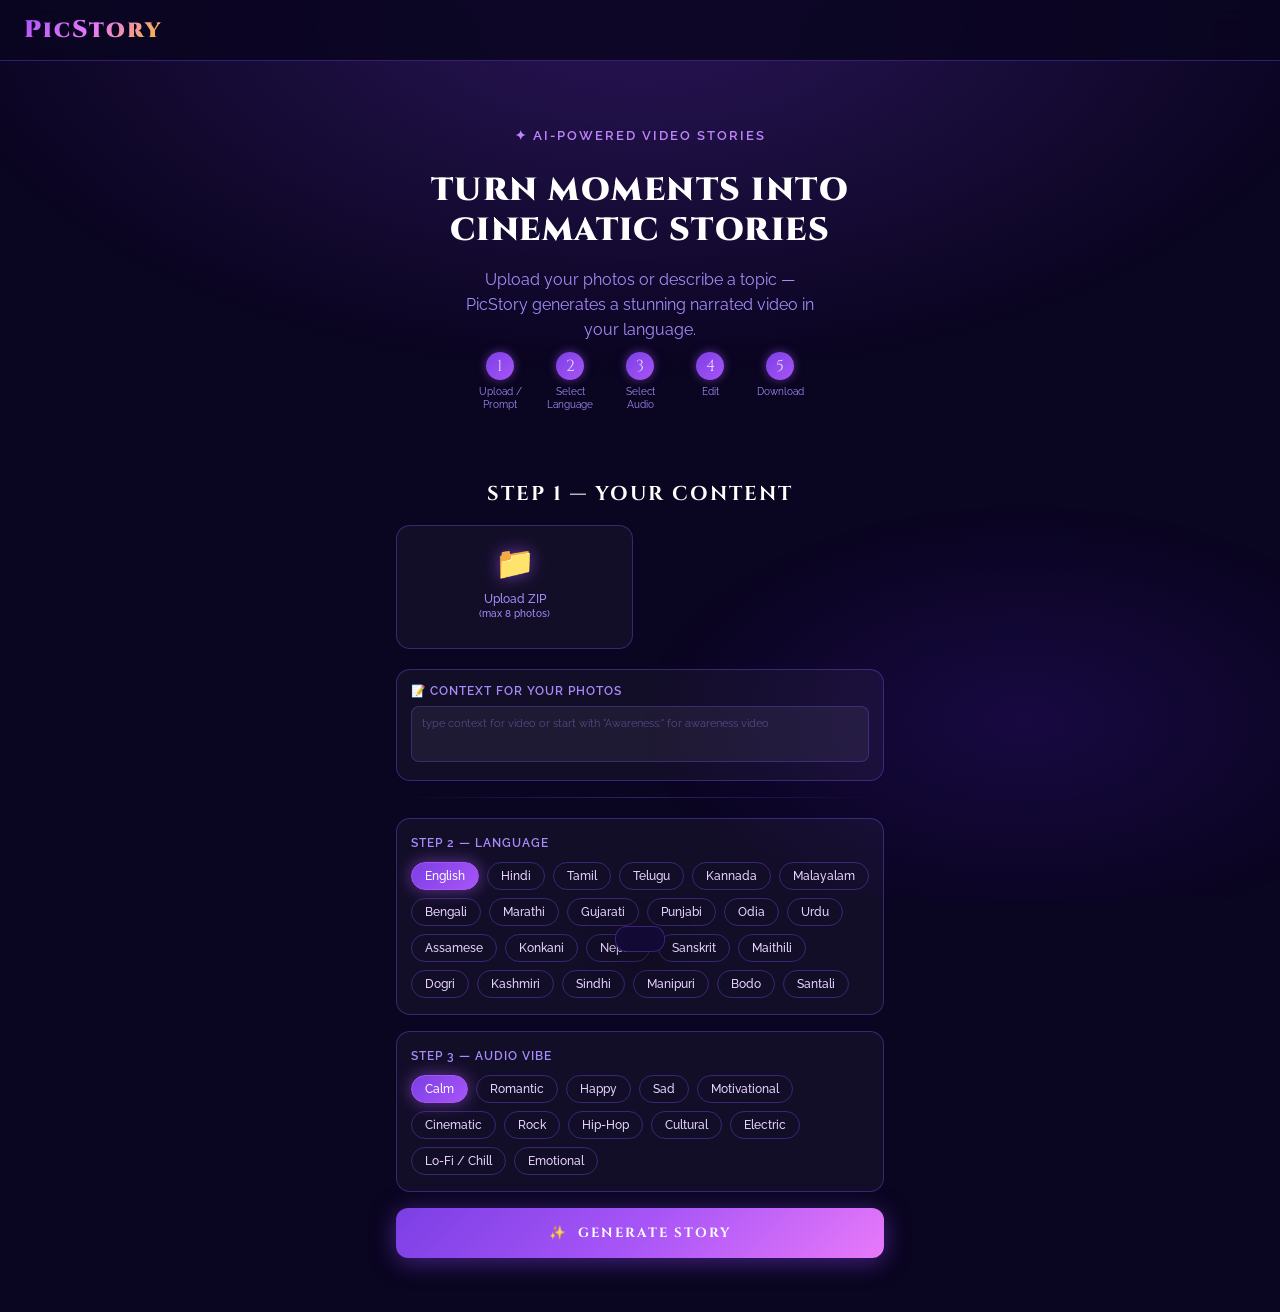
==== commit d14c63aa: "Add new features and awareenss video generation pipeline refinements" ====
--- a/static/index.html
+++ b/static/index.html
@@ -144,13 +144,6 @@
     #zipInput { display: none; }
     .zip-name { font-size: .68rem; color: var(--success); text-align: center; word-break: break-all; max-height: 32px; overflow: hidden; }
 
-    .prompt-textarea {
-      width: 100%; height: 80px;
-      background: transparent; border: none; outline: none; resize: none;
-      font-family: 'Raleway', sans-serif; line-height: 1.5;
-      color: var(--text-main); caret-color: var(--accent-glow); cursor: text;
-    }
-    .prompt-textarea::placeholder { color: rgba(167,139,250,.45); }
 
     .section-box {
       background: var(--bg-card);
@@ -210,8 +203,7 @@
     .context-textarea::placeholder { color: rgba(167,139,250,.4); font-size: .7rem; }
     .context-textarea:focus { border-color: var(--accent-bright); box-shadow: 0 0 10px rgba(168,85,247,.3); }
 
-    .prompt-card { cursor: text !important; }
-    .prompt-card:focus-within { border-color: var(--accent-bright); box-shadow: 0 8px 28px rgba(123,63,228,.35); }
+
     .divider { height: 1px; background: linear-gradient(to right, transparent, var(--border), transparent); margin: 4px 0 20px; }
 
     /* ═══ EDIT PAGE ═══ */
@@ -370,20 +362,14 @@
         <div class="zip-name" id="zipName"></div>
       </label>
 
-      <!-- Prompt card -->
-      <div class="card prompt-card" id="promptCard">
-        <div class="card-icon">✨</div>
-        <div class="card-label">Awareness Prompt</div>
-        <textarea class="prompt-textarea" id="promptInput"
-          placeholder="e.g. 'Save water, every drop counts'"></textarea>
-      </div>
+
     </div>
 
     <!-- Context textarea — SEPARATE from the label so it's independently clickable -->
     <div class="context-box fade-up delay-4" id="contextBox">
       <div class="context-box-title">📝 Context for your photos</div>
       <textarea class="context-textarea" id="zipDescInput"
-        placeholder="Describe the story behind your photos, e.g. 'My Goa vacation with college friends, beach bonfire and sunset…'"></textarea>
+        placeholder="type context for video or start with &quot;Awareness:&quot; for awareness video"></textarea>
     </div>
 
     <div class="divider"></div>
@@ -498,8 +484,7 @@
   // ─── State ───
   const state = {
     zipFile: null,
-    zipDesc: '',
-    prompt: '',
+
     selectedLanguage: 'English',
     selectedAudio: 'Calm',
     // After /api/prepare (ZIP mode)
@@ -537,13 +522,13 @@
   });
 
   // ─── Sync text fields ───
-  document.getElementById('promptInput').addEventListener('input', e => { state.prompt = e.target.value; });
+
   document.getElementById('zipDescInput').addEventListener('input', e => { state.zipDesc = e.target.value; });
 
   // ─── Validation ───
   function validate() {
-    if (!state.zipFile && !state.prompt.trim()) {
-      showToast('📎 Upload a ZIP or enter a prompt.', 'error');
+    if (!state.zipFile) {
+      showToast('📎 Upload a ZIP file first.', 'error');
       return false;
     }
     return true;
@@ -558,7 +543,7 @@
       const fd = new FormData();
       if (state.zipFile)       fd.append('zip',      state.zipFile);
       if (state.zipDesc)       fd.append('zip_desc', state.zipDesc);
-      if (state.prompt)        fd.append('prompt',   state.prompt);
+
       fd.append('language', state.selectedLanguage);
       fd.append('audio',    state.selectedAudio);
 
@@ -581,11 +566,8 @@
         renderEditList();
         showPage('editPage');
         showToast('✅ Images captioned! Review and edit before generating.', 'success');
-
-      } else if (data.mode === 'prompt') {
-        showResultPage(data.videoUrl);
-        showToast('✅ Video ready for playback!', 'success');
       }
+
 
     } catch (err) {
       hideLoader();
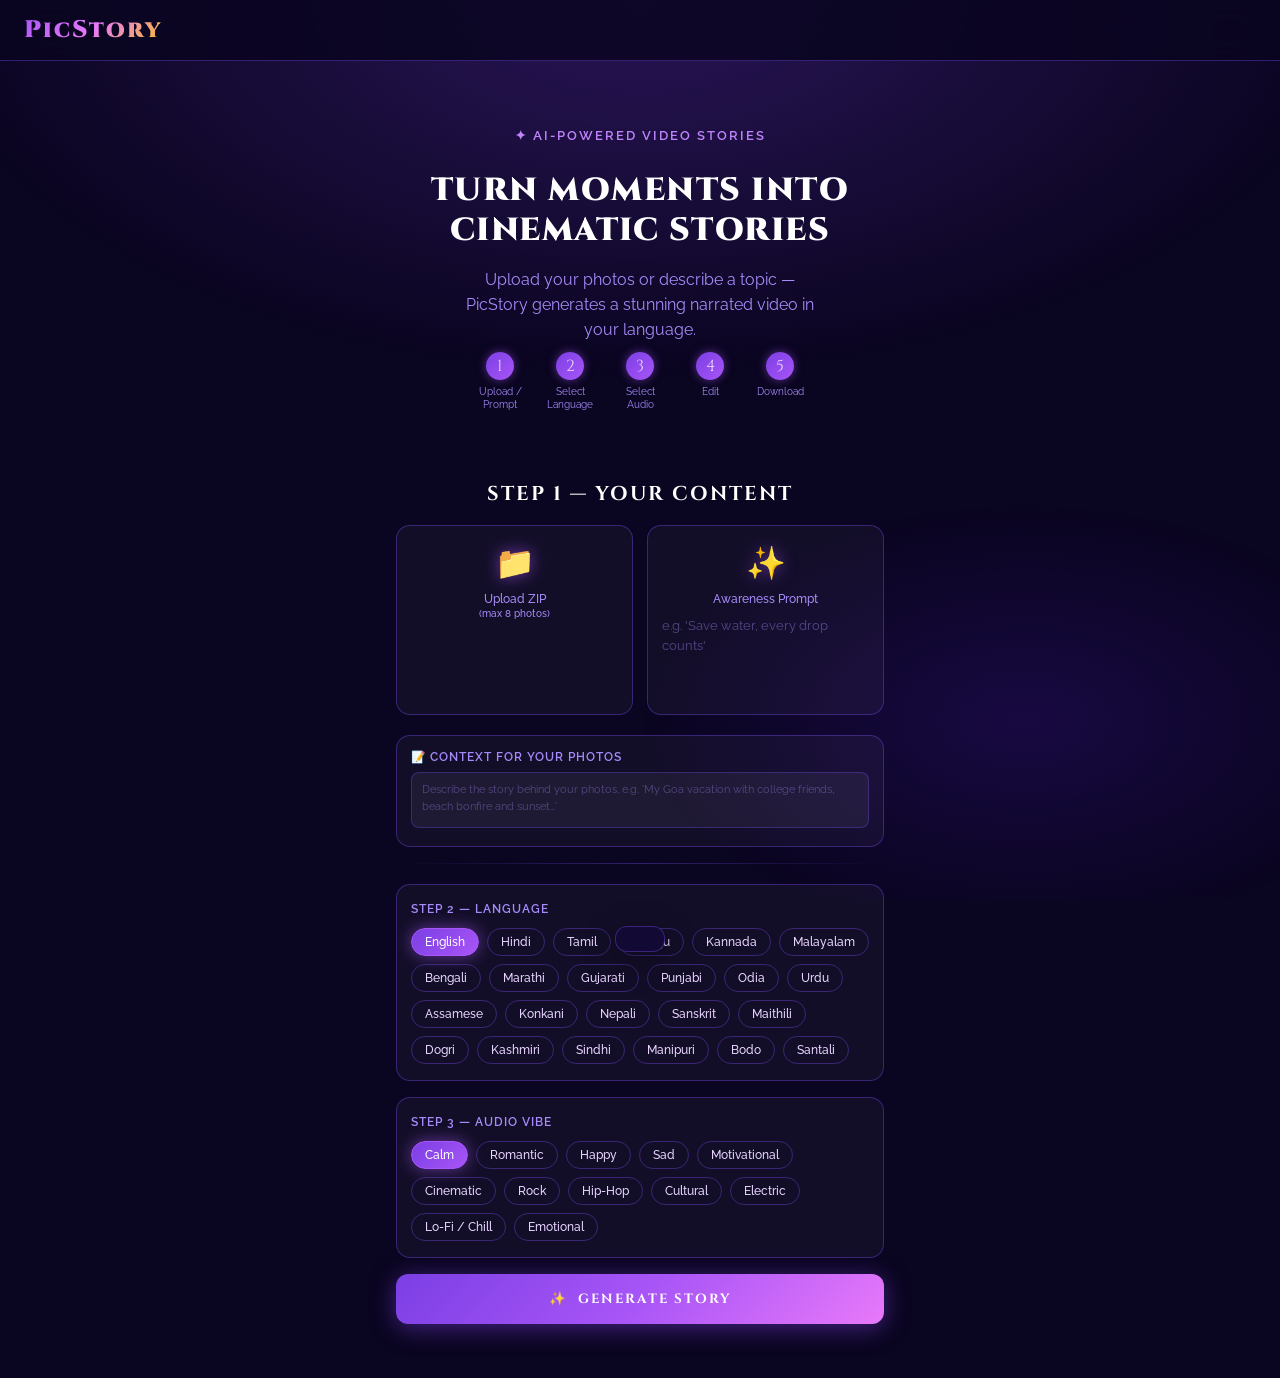
==== commit 3d754a95: "Fixed missing audio_vibe database column and restored BLIP model" ====
--- a/static/index.html
+++ b/static/index.html
@@ -144,6 +144,13 @@
     #zipInput { display: none; }
     .zip-name { font-size: .68rem; color: var(--success); text-align: center; word-break: break-all; max-height: 32px; overflow: hidden; }
 
+    .prompt-textarea {
+      width: 100%; height: 80px;
+      background: transparent; border: none; outline: none; resize: none;
+      font-family: 'Raleway', sans-serif; line-height: 1.5;
+      color: var(--text-main); caret-color: var(--accent-glow); cursor: text;
+    }
+    .prompt-textarea::placeholder { color: rgba(167,139,250,.45); }
 
     .section-box {
       background: var(--bg-card);
@@ -203,7 +210,8 @@
     .context-textarea::placeholder { color: rgba(167,139,250,.4); font-size: .7rem; }
     .context-textarea:focus { border-color: var(--accent-bright); box-shadow: 0 0 10px rgba(168,85,247,.3); }
 
-
+    .prompt-card { cursor: text !important; }
+    .prompt-card:focus-within { border-color: var(--accent-bright); box-shadow: 0 8px 28px rgba(123,63,228,.35); }
     .divider { height: 1px; background: linear-gradient(to right, transparent, var(--border), transparent); margin: 4px 0 20px; }
 
     /* ═══ EDIT PAGE ═══ */
@@ -362,14 +370,20 @@
         <div class="zip-name" id="zipName"></div>
       </label>
 
-
+      <!-- Prompt card -->
+      <div class="card prompt-card" id="promptCard">
+        <div class="card-icon">✨</div>
+        <div class="card-label">Awareness Prompt</div>
+        <textarea class="prompt-textarea" id="promptInput"
+          placeholder="e.g. 'Save water, every drop counts'"></textarea>
+      </div>
     </div>
 
     <!-- Context textarea — SEPARATE from the label so it's independently clickable -->
     <div class="context-box fade-up delay-4" id="contextBox">
       <div class="context-box-title">📝 Context for your photos</div>
       <textarea class="context-textarea" id="zipDescInput"
-        placeholder="type context for video or start with &quot;Awareness:&quot; for awareness video"></textarea>
+        placeholder="Describe the story behind your photos, e.g. 'My Goa vacation with college friends, beach bonfire and sunset…'"></textarea>
     </div>
 
     <div class="divider"></div>
@@ -484,7 +498,8 @@
   // ─── State ───
   const state = {
     zipFile: null,
-
+    zipDesc: '',
+    prompt: '',
     selectedLanguage: 'English',
     selectedAudio: 'Calm',
     // After /api/prepare (ZIP mode)
@@ -522,13 +537,13 @@
   });
 
   // ─── Sync text fields ───
-
+  document.getElementById('promptInput').addEventListener('input', e => { state.prompt = e.target.value; });
   document.getElementById('zipDescInput').addEventListener('input', e => { state.zipDesc = e.target.value; });
 
   // ─── Validation ───
   function validate() {
-    if (!state.zipFile) {
-      showToast('📎 Upload a ZIP file first.', 'error');
+    if (!state.zipFile && !state.prompt.trim()) {
+      showToast('📎 Upload a ZIP or enter a prompt.', 'error');
       return false;
     }
     return true;
@@ -543,7 +558,7 @@
       const fd = new FormData();
       if (state.zipFile)       fd.append('zip',      state.zipFile);
       if (state.zipDesc)       fd.append('zip_desc', state.zipDesc);
-
+      if (state.prompt)        fd.append('prompt',   state.prompt);
       fd.append('language', state.selectedLanguage);
       fd.append('audio',    state.selectedAudio);
 
@@ -566,8 +581,11 @@
         renderEditList();
         showPage('editPage');
         showToast('✅ Images captioned! Review and edit before generating.', 'success');
+
+      } else if (data.mode === 'prompt') {
+        showResultPage(data.videoUrl);
+        showToast('✅ Video ready for playback!', 'success');
       }
-
 
     } catch (err) {
       hideLoader();
@@ -706,4 +724,4 @@
   }
 </script>
 </body>
-</html>
+</html>
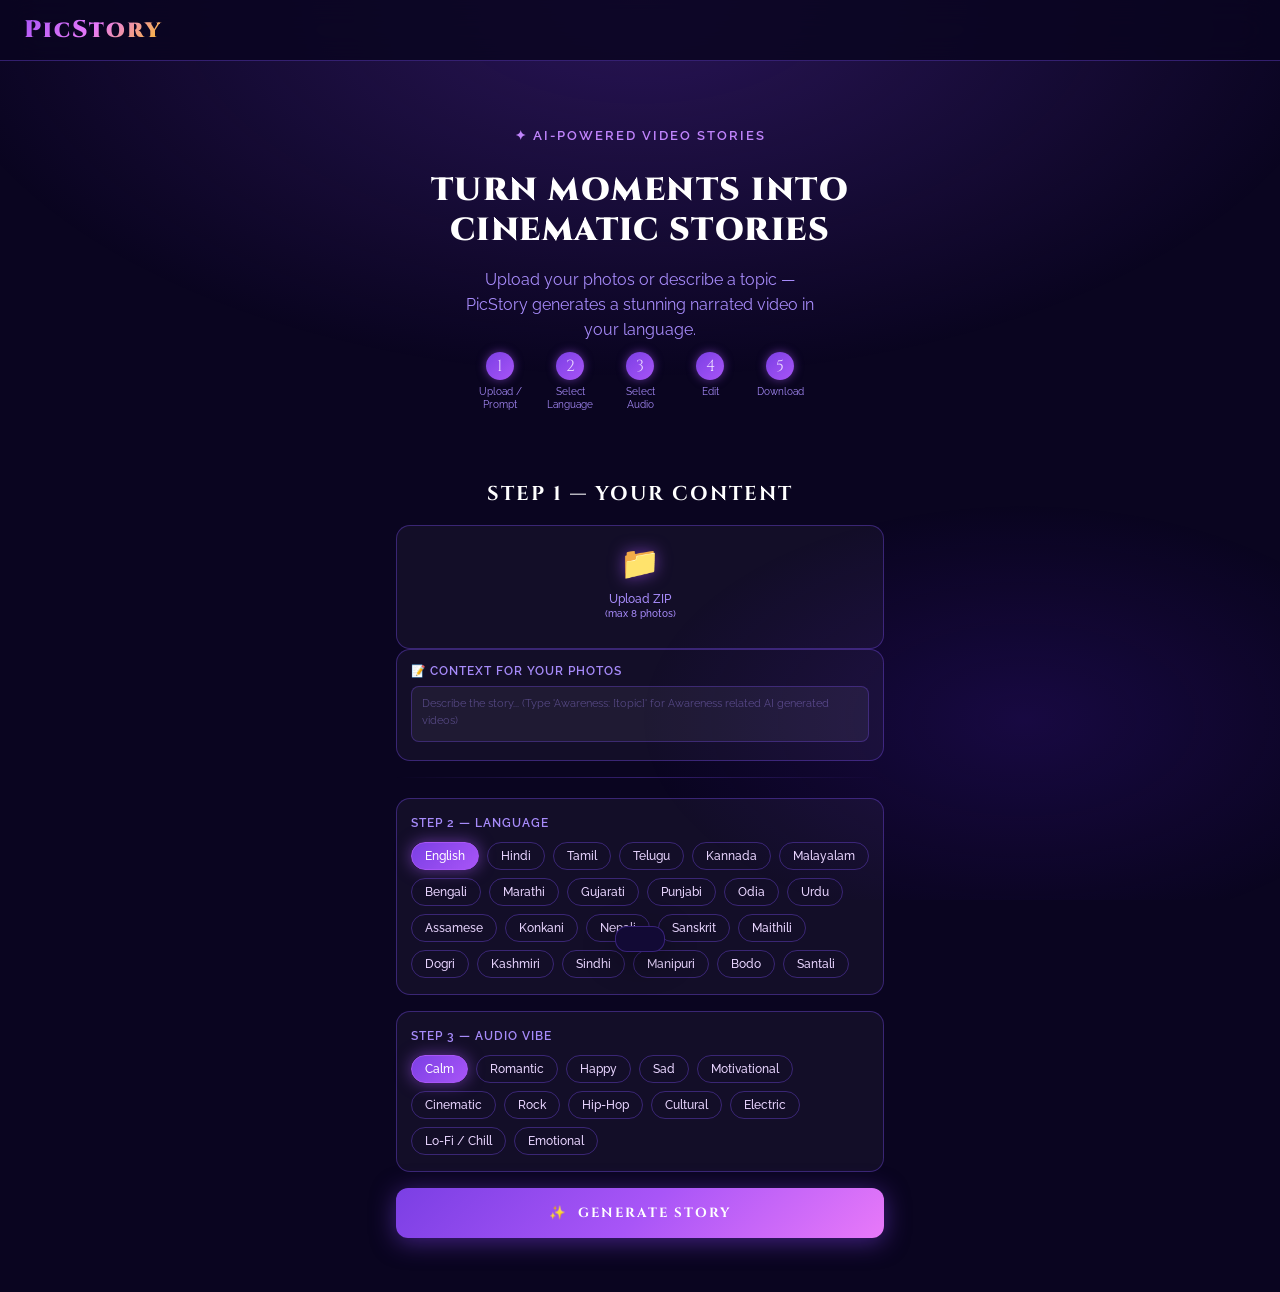
==== commit e99dc06c: "Remove Awareness flow from backend and implement prefix-based awareness in frontend context box" ====
--- a/static/index.html
+++ b/static/index.html
@@ -122,7 +122,7 @@
     .container { max-width: 520px; margin: 0 auto; padding: 0 16px 40px; }
 
     /* Upload + Prompt Grid */
-    .input-grid { display: grid; grid-template-columns: 1fr 1fr; gap: 14px; margin-bottom: 20px; }
+    .input-grid { display: grid; grid-template-columns: 1fr; gap: 14px; margin-bottom: 20px; }
     .card {
       background: var(--bg-card);
       border: 1.5px solid var(--border); border-radius: 14px;
@@ -361,29 +361,20 @@
   <div class="container">
     <!-- Step 1: Upload / Prompt -->
     <h2 class="section-title fade-up delay-3">Step 1 — Your Content</h2>
-    <div class="input-grid fade-up delay-4">
-      <!-- ZIP upload card — only opens file picker -->
-      <label class="card" for="zipInput" id="zipCard">
+      <!-- ZIP upload card — now full width -->
+      <label class="card" for="zipInput" id="zipCard" style="grid-column: 1 / -1;">
         <div class="card-icon">📁</div>
         <div class="card-label">Upload ZIP<br/><small style="color:var(--text-dim);font-size:.6rem">(max 8 photos)</small></div>
         <input type="file" id="zipInput" accept=".zip"/>
         <div class="zip-name" id="zipName"></div>
       </label>
 
-      <!-- Prompt card -->
-      <div class="card prompt-card" id="promptCard">
-        <div class="card-icon">✨</div>
-        <div class="card-label">Awareness Prompt</div>
-        <textarea class="prompt-textarea" id="promptInput"
-          placeholder="e.g. 'Save water, every drop counts'"></textarea>
-      </div>
-    </div>
 
     <!-- Context textarea — SEPARATE from the label so it's independently clickable -->
     <div class="context-box fade-up delay-4" id="contextBox">
       <div class="context-box-title">📝 Context for your photos</div>
       <textarea class="context-textarea" id="zipDescInput"
-        placeholder="Describe the story behind your photos, e.g. 'My Goa vacation with college friends, beach bonfire and sunset…'"></textarea>
+        placeholder="Describe the story... (Type 'Awareness: [topic]' for Awareness related AI generated videos)"></textarea>
     </div>
 
     <div class="divider"></div>
@@ -499,7 +490,6 @@
   const state = {
     zipFile: null,
     zipDesc: '',
-    prompt: '',
     selectedLanguage: 'English',
     selectedAudio: 'Calm',
     // After /api/prepare (ZIP mode)
@@ -537,15 +527,17 @@
   });
 
   // ─── Sync text fields ───
-  document.getElementById('promptInput').addEventListener('input', e => { state.prompt = e.target.value; });
+
   document.getElementById('zipDescInput').addEventListener('input', e => { state.zipDesc = e.target.value; });
 
   // ─── Validation ───
   function validate() {
-    if (!state.zipFile && !state.prompt.trim()) {
-      showToast('📎 Upload a ZIP or enter a prompt.', 'error');
+    const isAwareness = state.zipDesc.trim().toLowerCase().startsWith('awareness:');
+    if (!state.zipFile && !isAwareness) {
+      showToast('📎 Please upload a ZIP file or type "Awareness: [topic]".', 'error');
       return false;
     }
+
     return true;
   }
 
@@ -556,14 +548,22 @@
 
     try {
       const fd = new FormData();
-      if (state.zipFile)       fd.append('zip',      state.zipFile);
-      if (state.zipDesc)       fd.append('zip_desc', state.zipDesc);
-      if (state.prompt)        fd.append('prompt',   state.prompt);
+      const isAwareness = state.zipDesc.trim().toLowerCase().startsWith('awareness:');
+
+      if (isAwareness) {
+        const prompt = state.zipDesc.trim().substring(10).trim();
+        fd.append('prompt', prompt);
+      } else {
+        if (state.zipFile) fd.append('zip', state.zipFile);
+        if (state.zipDesc) fd.append('zip_desc', state.zipDesc);
+      }
+
       fd.append('language', state.selectedLanguage);
       fd.append('audio',    state.selectedAudio);
 
       const res = await fetch('/api/prepare', { method: 'POST', body: fd });
       hideLoader();
+
 
       if (!res.ok) {
         const err = await res.json().catch(() => ({}));
@@ -724,4 +724,4 @@
   }
 </script>
 </body>
-</html>+</html>
